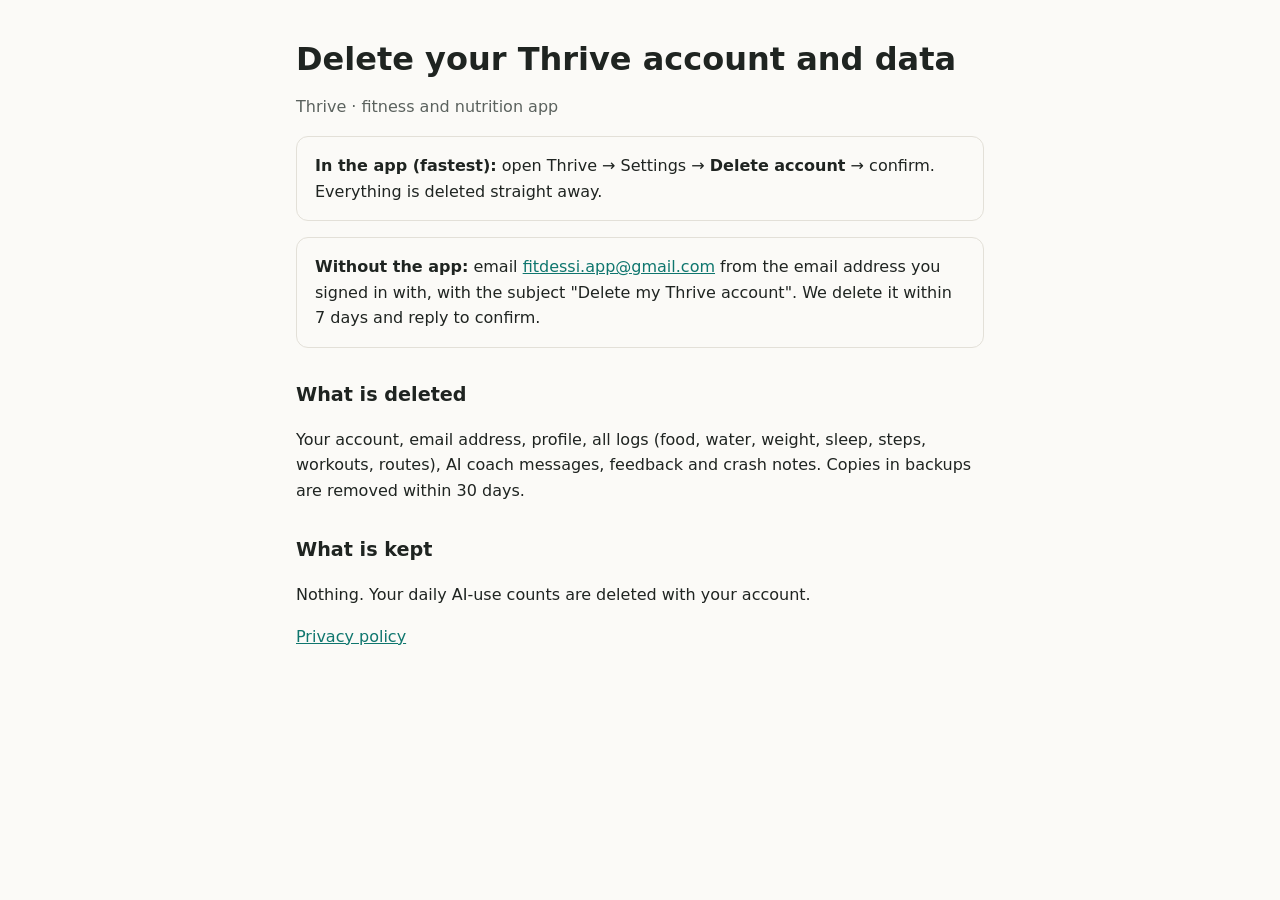
==== delete.html @ 55eb3f2e "Add Thrive website and waitlist" ====
<!doctype html><html lang="en"><head><meta charset="utf-8"><meta name="viewport" content="width=device-width,initial-scale=1">
<title>Delete Your Thrive Data</title><link rel="stylesheet" href="style.css"></head><body><main>
<h1>Delete your Thrive account and data</h1>
<p class="muted">Thrive · fitness and nutrition app</p>

<div class="box"><b>In the app (fastest):</b> open Thrive → Settings → <b>Delete account</b> → confirm. Everything is deleted straight away.</div>

<div class="box"><b>Without the app:</b> email <a href="mailto:fitdessi.app@gmail.com?subject=Delete%20my%20Thrive%20account">fitdessi.app@gmail.com</a> from the email address you signed in with, with the subject "Delete my Thrive account". We delete it within 7 days and reply to confirm.</div>

<h2>What is deleted</h2>
<p>Your account, email address, profile, all logs (food, water, weight, sleep, steps, workouts, routes), AI coach messages, feedback and crash notes. Copies in backups are removed within 30 days.</p>

<h2>What is kept</h2>
<p>Nothing. Your daily AI-use counts are deleted with your account.</p>

<p><a href="privacy.html">Privacy policy</a></p>
</main></body></html>
---- style.css ----
:root{--bg:#fbfaf7;--fg:#1f2421;--muted:#5b625e;--accent:#0f766e;--line:#e3e0d8}
@media (prefers-color-scheme:dark){:root{--bg:#141716;--fg:#ecebe6;--muted:#a7aca8;--accent:#5eead4;--line:#2b302e}}
*{box-sizing:border-box}body{margin:0;background:var(--bg);color:var(--fg);font:16px/1.6 system-ui,-apple-system,"Segoe UI",Roboto,sans-serif}
main{max-width:720px;margin:0 auto;padding:40px 16px 80px}h1{font-size:2rem;line-height:1.2;margin:0 0 4px}h2{font-size:1.2rem;margin:32px 0 8px}
.muted{color:var(--muted)}a{color:var(--accent)}table{border-collapse:collapse;width:100%;font-size:.95rem}td,th{border-top:1px solid var(--line);padding:8px 6px;text-align:left;vertical-align:top}
.box{border:1px solid var(--line);border-radius:12px;padding:16px 18px;margin:16px 0}
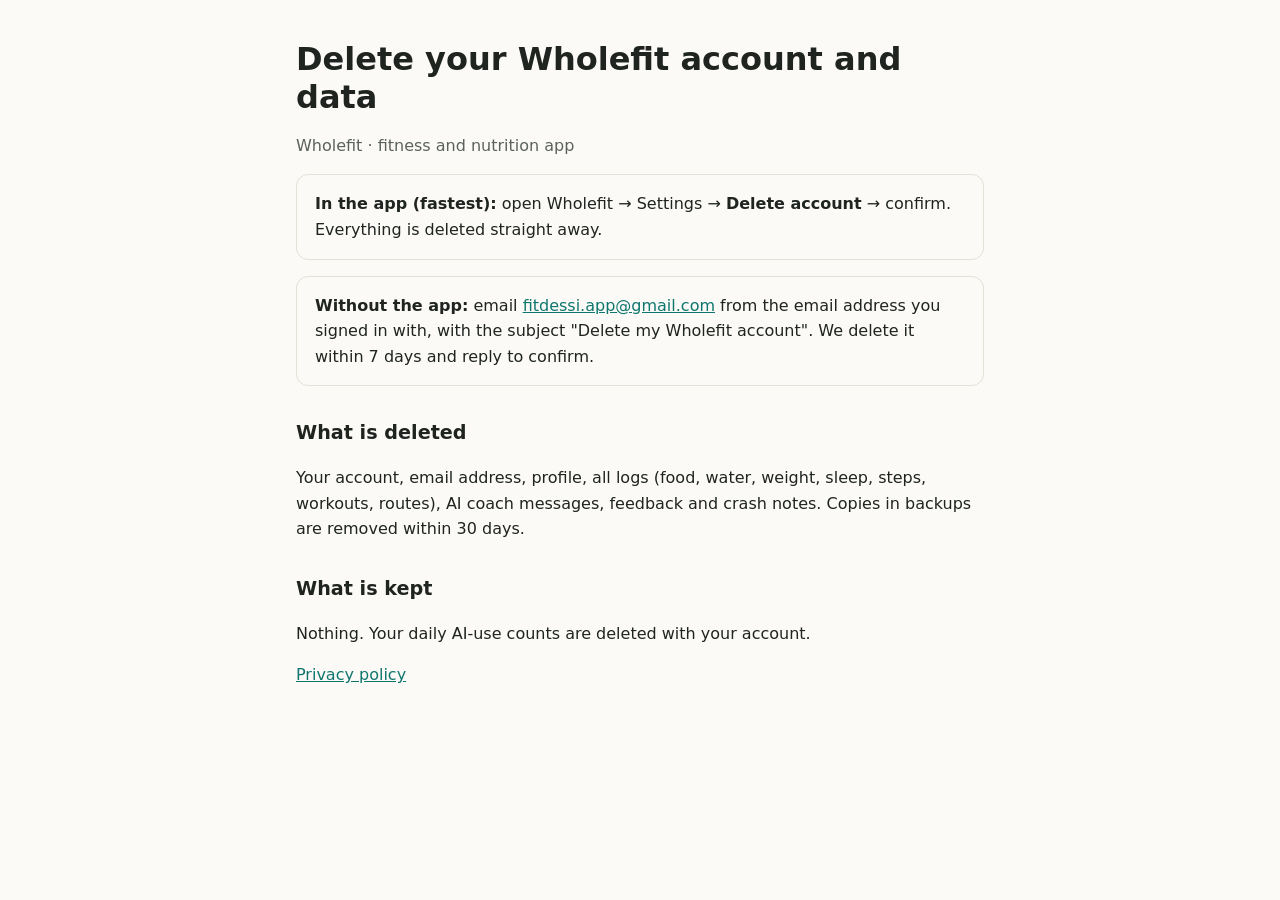
==== commit 48bd549e: "Add files via upload" ====
--- a/delete.html
+++ b/delete.html
@@ -1,11 +1,11 @@
 <!doctype html><html lang="en"><head><meta charset="utf-8"><meta name="viewport" content="width=device-width,initial-scale=1">
-<title>Delete Your Thrive Data</title><link rel="stylesheet" href="style.css"></head><body><main>
-<h1>Delete your Thrive account and data</h1>
-<p class="muted">Thrive · fitness and nutrition app</p>
+<title>Delete Your Wholefit Data</title><link rel="stylesheet" href="style.css"></head><body><main>
+<h1>Delete your Wholefit account and data</h1>
+<p class="muted">Wholefit · fitness and nutrition app</p>
 
-<div class="box"><b>In the app (fastest):</b> open Thrive → Settings → <b>Delete account</b> → confirm. Everything is deleted straight away.</div>
+<div class="box"><b>In the app (fastest):</b> open Wholefit → Settings → <b>Delete account</b> → confirm. Everything is deleted straight away.</div>
 
-<div class="box"><b>Without the app:</b> email <a href="mailto:fitdessi.app@gmail.com?subject=Delete%20my%20Thrive%20account">fitdessi.app@gmail.com</a> from the email address you signed in with, with the subject "Delete my Thrive account". We delete it within 7 days and reply to confirm.</div>
+<div class="box"><b>Without the app:</b> email <a href="mailto:fitdessi.app@gmail.com?subject=Delete%20my%20Wholefit%20account">fitdessi.app@gmail.com</a> from the email address you signed in with, with the subject "Delete my Wholefit account". We delete it within 7 days and reply to confirm.</div>
 
 <h2>What is deleted</h2>
 <p>Your account, email address, profile, all logs (food, water, weight, sleep, steps, workouts, routes), AI coach messages, feedback and crash notes. Copies in backups are removed within 30 days.</p>
